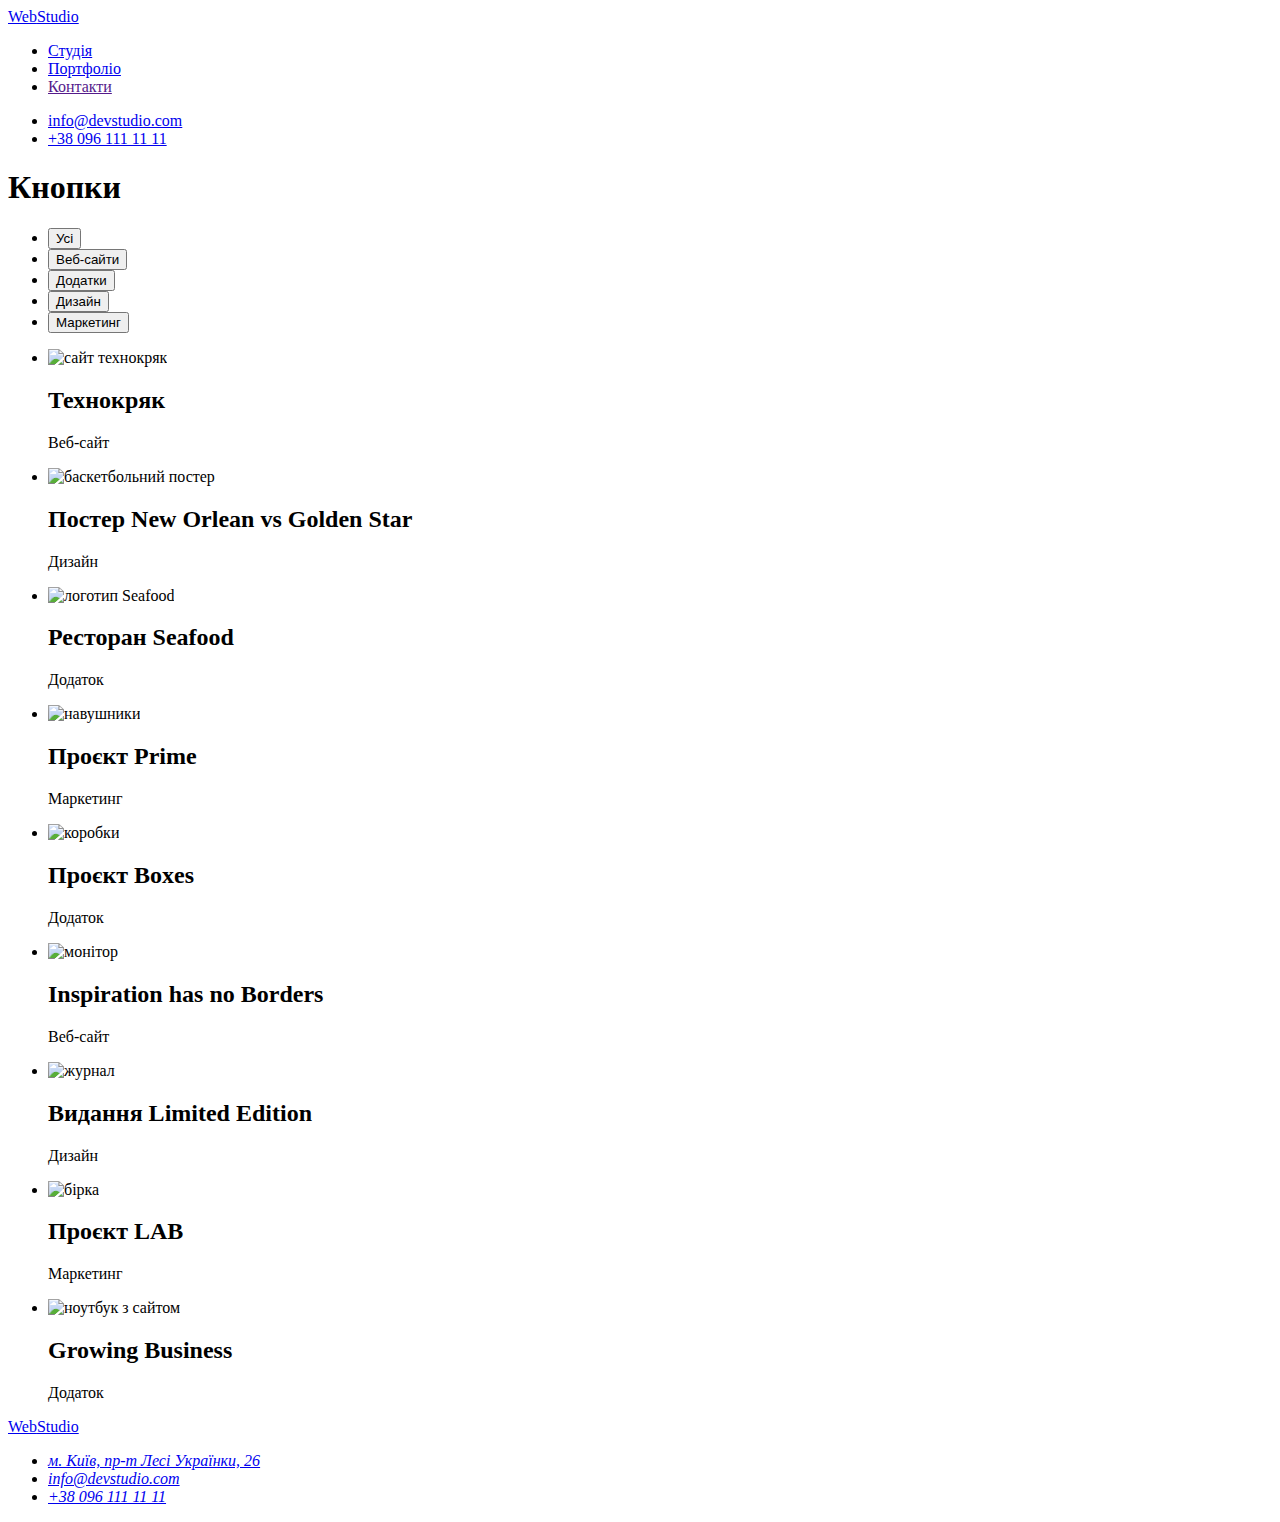
==== portfolio.html @ 393bf313 "Add files via upload" ====
<!DOCTYPE html>
<html lang="uk">
<head>
    <meta charset="UTF-8">
    <meta http-equiv="X-UA-Compatible" content="IE=edge">
    <meta name="viewport" content="width=device-width, initial-scale=1.0">
    <title>Document</title>
    <link rel="stylesheet" href="./css/style.css">
    <link rel="preconnect" href="https://fonts.googleapis.com">
    <link rel="preconnect" href="https://fonts.gstatic.com" crossorigin>
    <link href="https://fonts.googleapis.com/css2?family=Raleway:wght@700&family=Roboto:wght@400;500;700;900&display=swap" 
    rel="stylesheet">
</head>
<body>
    <header>
        <nav>
          <a class="logo-link" href="/index.html">Web<span class="accent-header">Studio</span></a>
          <ul class="list">
            <li><a href="./index.html" class="nav-link">Студія</a></li>
            <li><a href="./portfolio.html" class="accent">Портфоліо</a></li>
            <li><a href="" class="nav-link">Контакти</a></li>
          </ul>
        </nav>
        <ul class="list">
          <li><a href="mailto:info@devstudio.com" class="contacts-link" >info@devstudio.com</a></li>
          <li><a href="tel:+380961111111" class="contacts-link">+38 096 111 11 11</a></li>
        </ul>
      </header>
        <main>
        <!--button-->
        <section> 
          <h1 class="visually-hidden">Кнопки</h1>
          <ul class="list">
           <li><button type="button" class="buttons">Усі</button></li>
           <li><button type="button" class="buttons">Веб-сайти</button></li>
           <li><button type="button" class="buttons">Додатки</button></li>
           <li><button type="button" class="buttons">Дизайн</button></li>
           <li><button type="button" class="buttons">Маркетинг</button></li>
        </ul>

      <!--images-->
        <ul class="list">
          <li>
         <img src="./images/tehno.jpg"
         alt="сайт технокряк"
         width="370"/>
            <h2 class="portfolio-title">Технокряк</h2>
            <p class="portfolio-paragraf"> Веб-сайт</p></li>
          <li>
          <img src="./images/poster.jpg"
          alt="баскетбольний постер"
          width="370"/>
            <h2 class="portfolio-title">Постер New Orlean vs Golden Star</h2>
            <p class="portfolio-paragraf">Дизайн</p></li>
          <li>
          <img src="./images/seafood.jpg"
          alt="логотип Seafood "
          width="370"/>
            <h2 class="portfolio-title">Ресторан Seafood</h2>
            <p class="portfolio-paragraf">Додаток</p>
          </li>
          <li>
          <img src="./images/earphones.jpg"
          alt="навушники"
          width="370">
            <h2 class="portfolio-title">Проєкт Prime</h2>
            <p class="portfolio-paragraf">Маркетинг</p></li>
          <li>
          <img src="./images/box.jpg"
          alt="коробки"
          width="370"/>
            <h2 class="portfolio-title">Проєкт Boxes</h2>
            <p class="portfolio-paragraf">Додаток</p></li>
          <li>
          <img src="./images/airmac.jpg"
          alt="монітор"
          width="370"/>
            <h2 class="portfolio-title">Inspiration has no Borders</h2>
            <p class="portfolio-paragraf">Веб-сайт</p></li>
          <li>
          <img src="./images/magazine.jpg"
          alt="журнал"
          width="370"/>
            <h2 class="portfolio-title">Видання Limited Edition</h2>
            <p class="portfolio-paragraf">Дизайн</p></li>
          <li>
          <img src="./images/LAB.jpg"
          alt="бірка"
          width="370"/>
            <h2 class="portfolio-title">Проєкт LAB</h2>
            <p class="portfolio-paragraf">Маркетинг</p></li>
          <li>
          <img src="./images/grow.jpg"
          alt="ноутбук з сайтом "
          width="370"/>
            <h2 class="portfolio-title">Growing Business</h2>
            <p class="portfolio-paragraf">Додаток</p></li>
        </ul>
      </section>
    </main>
      <footer class="footer">
        <a class="logo-link" href="/index.html">Web<span class="accent-footer">Studio</span></a>
        <address>
        <ul class="list">
          <li>
            <a
              href="https://goo.gl/maps/cBfPUUdTkWm3vrpWA"
              target="_blank"
              rel="noopener norefeferrer"
              class="contacts-link-address"
              >м. Київ, пр-т Лесі Українки, 26</a
            >
          </li>

          <li><a href="mailto:info@devstudio.com" class="contacts-link-footer">info@devstudio.com</a></li>
          <li><a href="tel:+380961111111" class="contacts-link-footer">+38 096 111 11 11</a></li>
        </ul>
      </address>
    </footer>
</body>
</html>
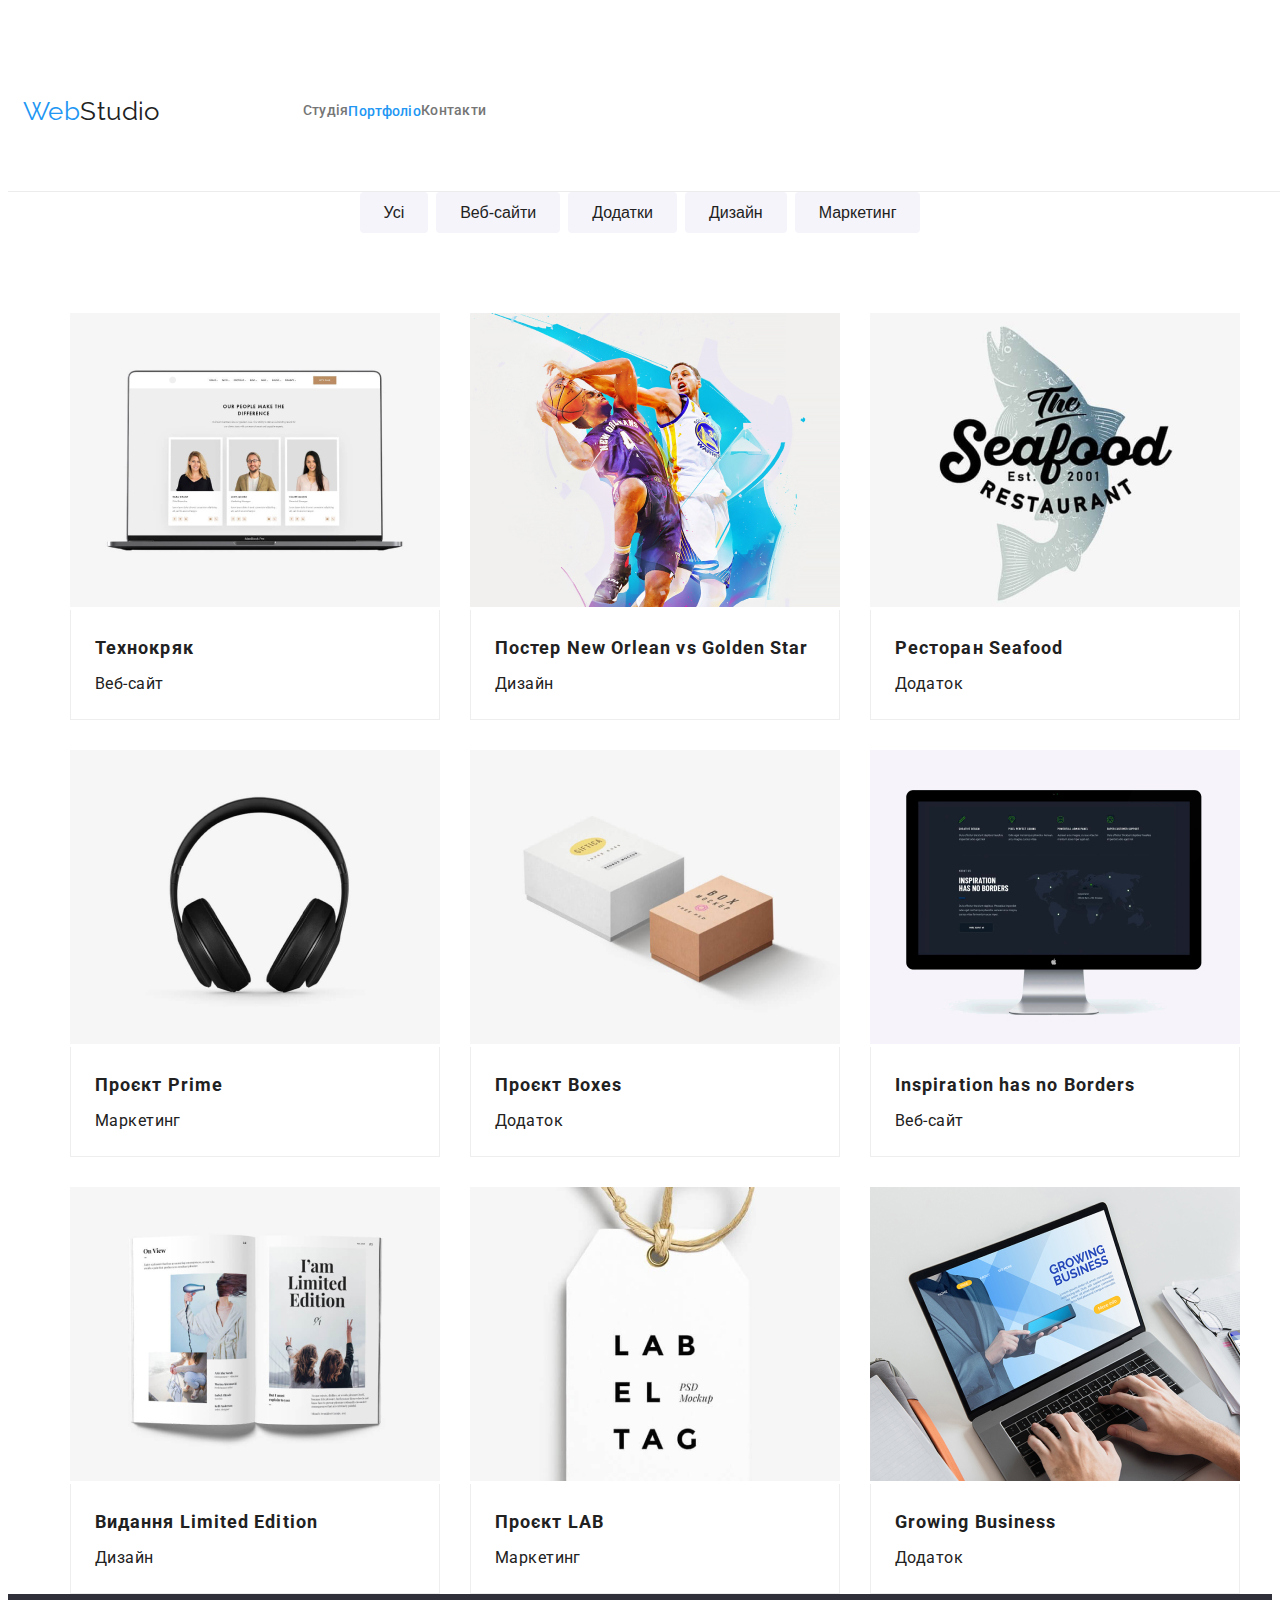
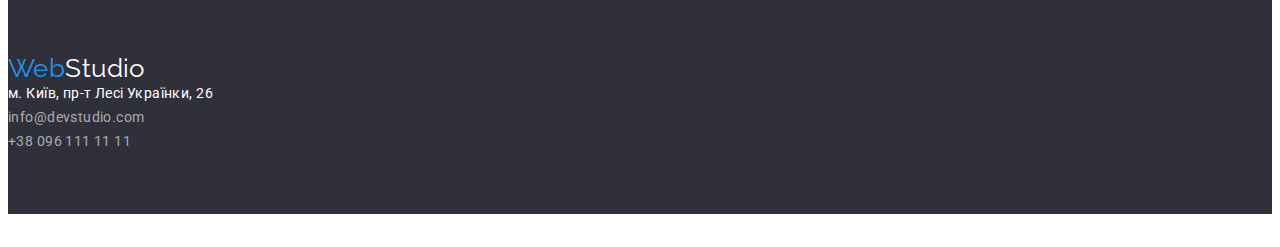
==== commit b0c723a2: "flex" ====
--- a/portfolio.html
+++ b/portfolio.html
@@ -12,94 +12,115 @@
     rel="stylesheet">
 </head>
 <body>
-    <header>
-        <nav>
-          <a class="logo-link" href="/index.html">Web<span class="accent-header">Studio</span></a>
-          <ul class="list">
-            <li><a href="./index.html" class="nav-link">Студія</a></li>
-            <li><a href="./portfolio.html" class="accent">Портфоліо</a></li>
-            <li><a href="" class="nav-link">Контакти</a></li>
+  <body>
+    <header class="header" >
+      <div class="container">
+        <nav class="nav-navigation-header">
+          <a class="logo-link-header" href="index.html">Web<span class="accent-header">Studio</span></a>
+          <ul class="list-item">
+            <li class="nav-link"><a href="./index.html" class="nav-link" >Студія</a></li>
+            <li class="nav-link"><a href="./portfolio.html"  class="accent"class="nav-link">Портфоліо</a></li>
+            <li class="nav-link"><a href=""class="nav-link">Контакти</a></li>
           </ul>
         </nav>
-        <ul class="list">
-          <li><a href="mailto:info@devstudio.com" class="contacts-link" >info@devstudio.com</a></li>
-          <li><a href="tel:+380961111111" class="contacts-link">+38 096 111 11 11</a></li>
+        <div class="container-contacts"> 
+        <ul class="list-contact">
+          <li class="contacts-link"><a href="mailto:info@devstudio.com" class="contacts-link">info@devstudio.com</a></li>
+         <li class="contacts-link"><a href="tel:+380961111111"class="contacts-link" >+38 096 111 11 11</a></li>
         </ul>
-      </header>
+      </div>
+      </div>
         <main>
         <!--button-->
         <section> 
           <h1 class="visually-hidden">Кнопки</h1>
-          <ul class="list">
-           <li><button type="button" class="buttons">Усі</button></li>
-           <li><button type="button" class="buttons">Веб-сайти</button></li>
-           <li><button type="button" class="buttons">Додатки</button></li>
-           <li><button type="button" class="buttons">Дизайн</button></li>
-           <li><button type="button" class="buttons">Маркетинг</button></li>
+          <ul class="list-btn">
+           <li class="filter-item"><button type="button" class="buttons">Усі</button></li>
+           <li class="filter-item"><button type="button" class="buttons">Веб-сайти</button></li>
+           <li class="filter-item"><button type="button" class="buttons">Додатки</button></li>
+           <li class="filter-item"><button type="button" class="buttons">Дизайн</button></li>
+           <li class="filter-item"><button type="button" class="buttons">Маркетинг</button></li>
         </ul>
 
       <!--images-->
-        <ul class="list">
-          <li>
-         <img src="./images/tehno.jpg"
+        <ul class="portfolio-list">
+          <li class="portfolio-item">
+         <img src="./imagens/tehno.jpg"
          alt="сайт технокряк"
          width="370"/>
+         <div class="images-content">
             <h2 class="portfolio-title">Технокряк</h2>
-            <p class="portfolio-paragraf"> Веб-сайт</p></li>
-          <li>
-          <img src="./images/poster.jpg"
+            <p class="portfolio-paragraf"> Веб-сайт</p>
+          </div></li>
+          <li class="portfolio-item">
+          <img src="./imagens/poster.jpg"
           alt="баскетбольний постер"
           width="370"/>
+          <div class="images-content">
             <h2 class="portfolio-title">Постер New Orlean vs Golden Star</h2>
-            <p class="portfolio-paragraf">Дизайн</p></li>
-          <li>
-          <img src="./images/seafood.jpg"
+            <p class="portfolio-paragraf">Дизайн</p>
+          </div></li>
+          <li class="portfolio-item">
+          <img src="./imagens/seafood.jpg"
           alt="логотип Seafood "
           width="370"/>
+          <div class="images-content">
             <h2 class="portfolio-title">Ресторан Seafood</h2>
             <p class="portfolio-paragraf">Додаток</p>
-          </li>
-          <li>
-          <img src="./images/earphones.jpg"
+          </div></li>
+          <li class="portfolio-item">
+          <img src="./imagens/earphones.jpg"
           alt="навушники"
           width="370">
+          <div class="images-content">
             <h2 class="portfolio-title">Проєкт Prime</h2>
-            <p class="portfolio-paragraf">Маркетинг</p></li>
-          <li>
-          <img src="./images/box.jpg"
+            <p class="portfolio-paragraf">Маркетинг</p>
+          </div></li>
+          <li class="portfolio-item">
+          <img src="./imagens/box.jpg"
           alt="коробки"
           width="370"/>
+          <div class="images-content">
             <h2 class="portfolio-title">Проєкт Boxes</h2>
-            <p class="portfolio-paragraf">Додаток</p></li>
-          <li>
-          <img src="./images/airmac.jpg"
+            <p class="portfolio-paragraf">Додаток</p>
+          </div></li>
+          <li class="portfolio-item">
+          <img src="./imagens/airmac.jpg"
           alt="монітор"
           width="370"/>
+          <div class="images-content">
             <h2 class="portfolio-title">Inspiration has no Borders</h2>
-            <p class="portfolio-paragraf">Веб-сайт</p></li>
-          <li>
-          <img src="./images/magazine.jpg"
+            <p class="portfolio-paragraf">Веб-сайт</p>
+          </div></li>
+          <li class="portfolio-item">
+          <img src="./imagens/magazine.jpg"
           alt="журнал"
           width="370"/>
+          <div class="images-content">
             <h2 class="portfolio-title">Видання Limited Edition</h2>
-            <p class="portfolio-paragraf">Дизайн</p></li>
-          <li>
-          <img src="./images/LAB.jpg"
+            <p class="portfolio-paragraf">Дизайн</p>
+          </div></li>
+          <li class="portfolio-item">
+          <img src="./imagens/LAB.jpg"
           alt="бірка"
           width="370"/>
+          <div class="images-content">
             <h2 class="portfolio-title">Проєкт LAB</h2>
-            <p class="portfolio-paragraf">Маркетинг</p></li>
-          <li>
-          <img src="./images/grow.jpg"
+            <p class="portfolio-paragraf">Маркетинг</p>
+          </div></li>
+          <li class="portfolio-item">
+          <img src="./imagens/grow.jpg"
           alt="ноутбук з сайтом "
           width="370"/>
+          <div class="images-content">
             <h2 class="portfolio-title">Growing Business</h2>
-            <p class="portfolio-paragraf">Додаток</p></li>
+            <p class="portfolio-paragraf">Додаток</p>
+          </div></li>
         </ul>
       </section>
     </main>
       <footer class="footer">
-        <a class="logo-link" href="/index.html">Web<span class="accent-footer">Studio</span></a>
+        <a class="logo-link-footer" href="./index.html">Web<span class="accent-footer">Studio</span></a>
         <address>
         <ul class="list">
           <li>
--- a/css/style.css
+++ b/css/style.css
@@ -0,0 +1,312 @@
+
+:root{
+   --primary-text-color:#757575;
+   --title-text-color:#212121;
+   --accent-color:#2196F3;
+   --primary-backgroungd-color:#FFFFFF;
+   --background-color:#2F303A;
+   --team-backgroung-color:#F5F4FA;
+   --gap:30px;
+}
+p,h1,h2,h3,h4,h5,h6 {
+margin: 0;
+list-style-type: none;
+}
+ul,ol{
+  list-style-type: none;
+  margin: 0;
+  padding-left: 0;
+}
+.header >.container{
+  display: flex;
+  align-items: center;
+  border-bottom: 1px solid #ececec;
+}
+.container{
+  width: 1600px;
+ padding-left: 15px;
+ padding-right: 15px;
+ margin:0 auto;
+}
+.list-contact{
+  flex-direction:row-reverse;
+}
+.list{
+   list-style-type: none;
+   display: inline;
+}
+.visually-hidden{
+   position: fixed;
+   transform: scale(0);
+}
+body{
+font-family:"Roboto";
+font-size: 14px;
+letter-spacing: 0.03em;
+list-style-type:none;
+text-decoration: none;
+color:var(--title-text-color);
+background-color: var(--primary-backgroungd-color);
+}
+.accent{
+   color:var(--accent-color);
+ text-decoration: none;
+ font-weight: 500;
+ line-height: 16px;
+}
+/*-------------------header----------------*/
+header{
+  padding-top: 24px;
+  padding-bottom: 25px;
+}
+.list-item{
+  display: flex;
+}
+.logo-link-header{
+  margin-right: 93px;
+  padding-top: 24px;
+  padding-bottom: 25px;
+
+   font-family: 'Raleway';
+   font-size: 26px;
+   line-height: 1.1;
+   color:var(--accent-color);
+   text-decoration:none;
+   color: var(--accent-color);
+}
+.nav-navigation-header{
+  display: flex;
+  align-items: center;
+  gap: 50px;
+}
+.container-contacts{
+  display:flex;
+  align-items: center;
+  margin-left: auto;
+}
+.nav-link,.contacts-link{
+  padding-top: 32px;
+  padding-bottom: 32px;
+
+  text-decoration: none;
+   font-weight: 500;
+   line-height: 1.1;
+   letter-spacing: 0.02em;
+     color:var(--title-text-color);
+
+  text-decoration: none;
+  font-weight: 500;
+  line-height: 1.1;
+  letter-spacing: 0.02em;
+  color:var(--primary-text-color);
+}
+.accent-header{
+   color: var(--title-text-color);}
+.nav-link:hover{
+    color:var(--accent-color)
+}
+.contacts-link:hover{
+color:var(--accent-color)
+}
+/*------------------ hero---------------------*/
+ .hero{
+    background-color:var(--background-color);
+    padding: 200px 0; }
+    
+ .hero-title{
+  text-align: center;
+ margin: 0 auto;
+ margin-bottom: 30px;
+ max-width: 696px;
+  
+   font-weight: 900;
+   font-size: 44px;
+   line-height:1.3;
+   letter-spacing: 0.06em;
+   text-transform: uppercase;
+   color:var(--primary-backgroungd-color);
+ }
+ .button-hero{
+   margin: 0 auto;
+   border-radius: 4px;
+   border: none;
+   min-width: 216px;
+   height: 50px;
+
+   cursor: pointer;
+
+   font-size: 16px;
+   font-weight: 900;
+   line-height:1.8;
+   letter-spacing: 0.06em;
+   color:var(--primary-backgroungd-color);
+   background-color:var(--accent-color);
+    }
+    /*--------------main content----------------*/
+ .advantages-title{
+margin-bottom: 10px;
+font-size: 14px;
+line-height: 1.1;
+text-transform: uppercase;
+ }
+ .advantages-list,.team-list{
+display: flex;
+gap: 30px;
+ }
+ .advantages-description{
+line-height: 1.7;
+color:var(--parimary-text-color);
+max-width: 270px;
+ }
+ .section-title{
+font-size: 36px;
+line-height:1.16;
+text-align: center;
+margin-bottom: 50px;
+ }
+ /*--------------pictures------------------*/
+ .pictures-section{
+padding-top: 0;
+ }
+ .pictures-list{
+display: flex;
+gap: 30px;
+ }
+ /*----------------team------------------*/
+ .team{
+   background-color: var(--team-backgroung-color);
+ }
+ .name-title{
+font-weight: 500;
+font-size: 16px;
+line-height: 1.1;
+text-align: center;
+margin-bottom: 10px;
+ }
+ .description-work{
+font-size: 16px;
+line-height: 1.1;
+text-align: center;
+color:var(--parimary-text-color);
+ }
+ .taem-item{
+  background-color: #FFFFFF;
+
+  box-shadow: 
+   0px 1px 3px rgba(0, 0, 0, 0.12),
+   0px 1px 1px rgba(0, 0, 0, 0.14), 
+   0px 2px 1px rgba(0, 0, 0, 0.2);
+   border-radius: 0px 0px 4px 4px;
+ }
+ /*----------------footer content-------------*/
+ .logo-link-footer{
+  font-family: 'Raleway';
+  font-size: 26px;
+  line-height: 1.1;
+  color:var(--accent-color);
+  text-decoration:none;
+  color: var(--accent-color);
+  margin-bottom: 20px;
+}
+ .accent-footer{
+   color: rgba(255, 255, 255, 1);}
+.contacts-link-footer{
+  font-style: normal;
+ text-decoration: none;
+line-height:1.7;
+color: rgba(255, 255, 255, 0.6);
+   }
+   .contacts-link-address{
+   font-style:normal;
+   text-decoration: none;
+   line-height:1.7;
+   color: var(--primary-backgroungd-color);
+   padding-bottom: 9px;
+   }
+   .footer{
+      background-color:var(--background-color);
+      padding: 60px 0;
+   }
+   .footer-address{
+    margin-top: 20px;
+   }
+   .foter-item:not(:nth-last-child){
+     margin-bottom: 9px;
+   }
+   .button-hero{
+    background-color:var(--accent-color);
+    color:var(--primary-backgroungd-color);
+   }
+   /*------------------portfolio---------------*/
+   /*button*/
+  .list-btn{
+    display: flex;
+    justify-content: center;
+    margin: 0;
+    margin-bottom: 50px;
+    gap: 8px;
+
+  }
+   .buttons{
+display: block;
+text-align: center;
+padding: 6px 22px;
+border-radius: 4px;
+border-color: transparent;
+
+   cursor: pointer;
+   font-weight: 500;
+   font-size: 16px;
+   line-height: 1.6;
+   text-align: center;
+   color:var(--title-text-color);
+   background: #F5F4FA;
+   border-radius: 4px;
+  }
+  .button{
+   background: var(--primary-backgroungd-color);
+  }
+  .buttons:hover{
+font-weight: 500;
+font-size: 16px;
+line-height: 1.6;
+text-align: center;
+color:var(--primary-backgroungd-color);
+background:var(--accent-color);
+box-shadow: 0px 3px 1px rgba(0, 0, 0, 0.1),
+0px 1px 2px rgba(0, 0, 0, 0.08), 
+0px 2px 2px rgba(0, 0, 0, 0.12);
+border-radius: 4px;
+  }
+  .portfolio-list{
+    display: flex;
+    flex-wrap: wrap;
+    justify-content: center;
+    margin-top:calk(-1* var(--gap));
+    margin-left:calk(-1* var(--gap)); 
+  }
+
+  .portfolio-title{
+margin-bottom:4px ;
+
+font-size: 18px;
+line-height:2;
+letter-spacing: 0.06em;
+color:var(--title-text-color);
+  }
+  .portfolio-item{
+    margin-top: var(--gap);
+    margin-left: var(--gap);
+    flex-basis: calc(100% / 3- var(--gap));
+  }
+  .portfolio-paragraf{
+font-size: 16px;
+line-height: 1.8;
+color:var(--parimary-text-color);
+  }
+.images-content{
+  padding: 20px 24px ;
+  border-left: 1px solid #eeeeee;
+  border-bottom: 1px solid #eeeeee ;
+  border-right: 1px solid #eeeeee ;
+}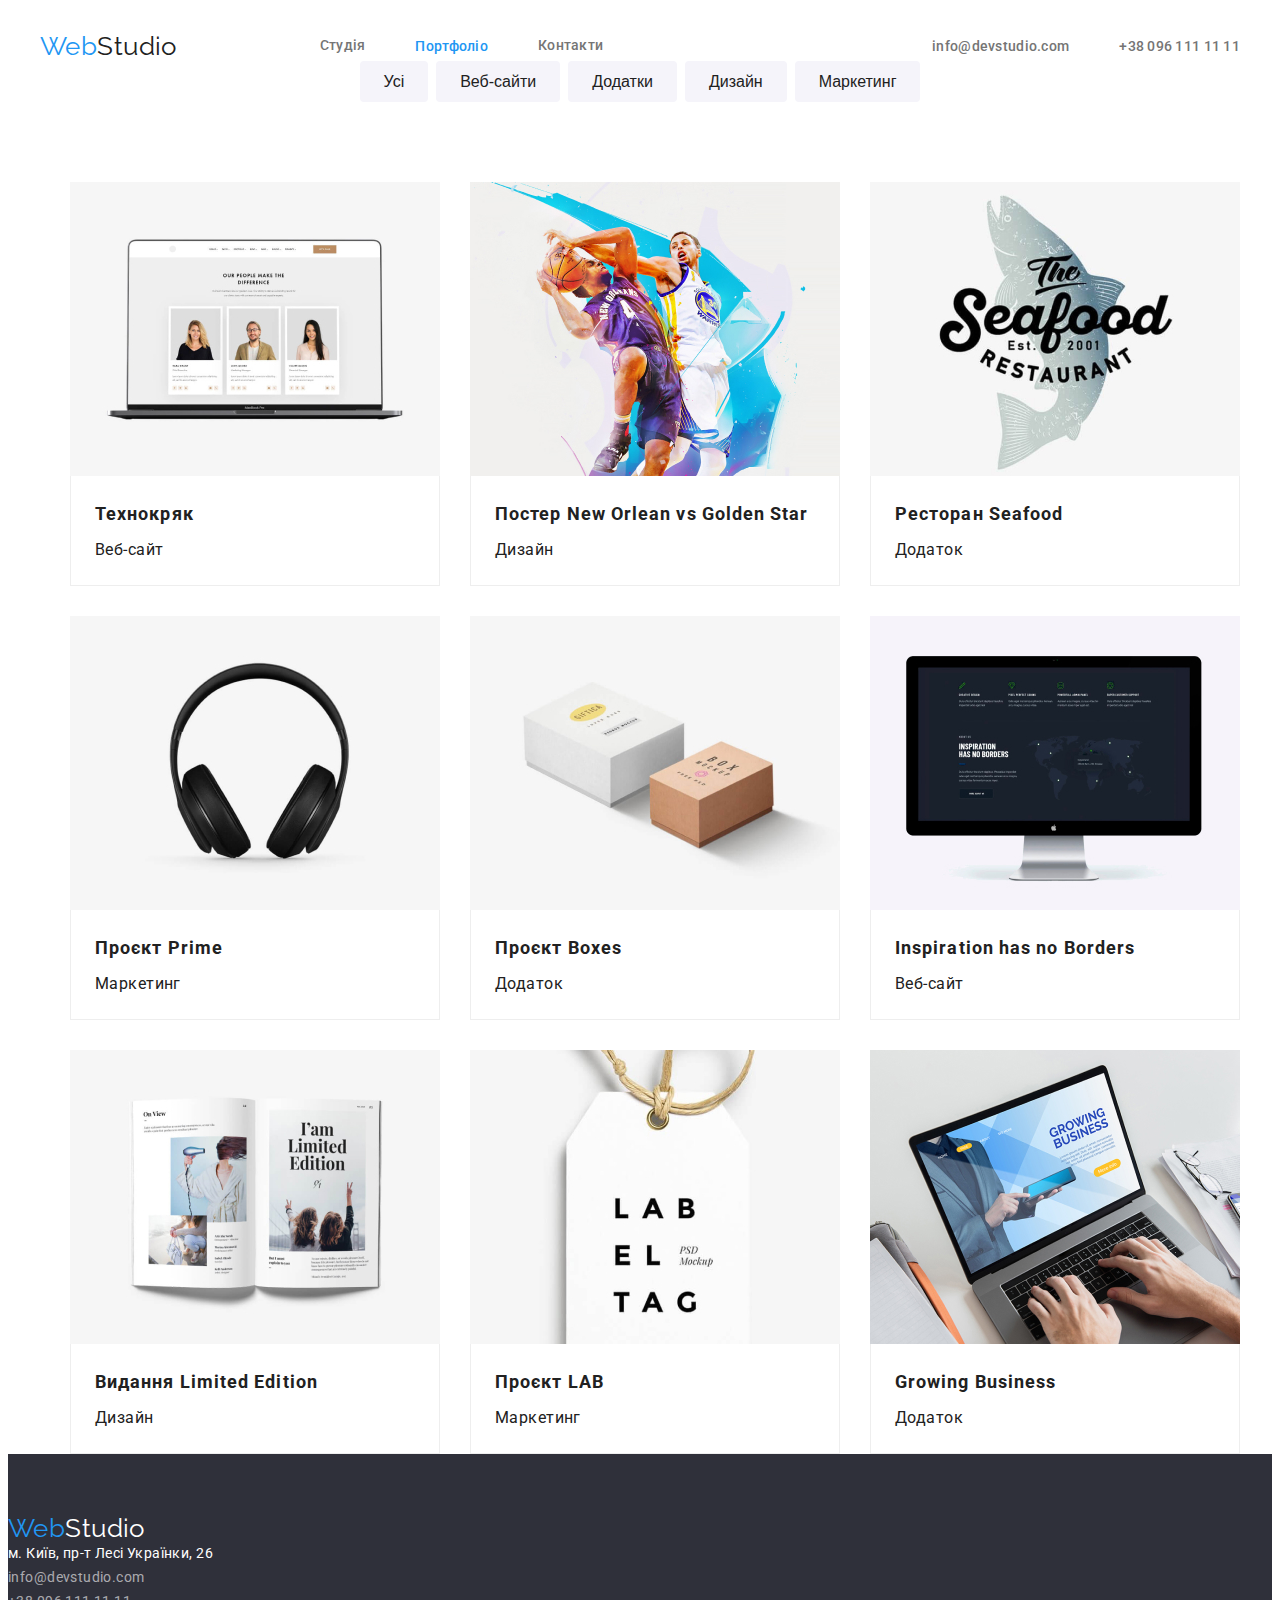
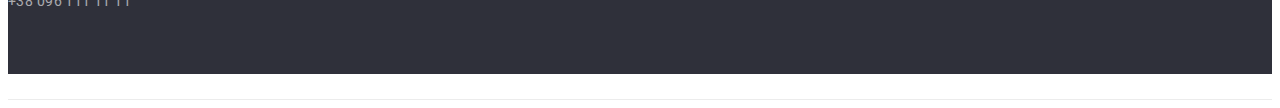
==== commit b05106de: "flexbox" ====
--- a/portfolio.html
+++ b/portfolio.html
@@ -11,7 +11,6 @@
     <link href="https://fonts.googleapis.com/css2?family=Raleway:wght@700&family=Roboto:wght@400;500;700;900&display=swap" 
     rel="stylesheet">
 </head>
-<body>
   <body>
     <header class="header" >
       <div class="container">
@@ -119,7 +118,9 @@
         </ul>
       </section>
     </main>
+   
       <footer class="footer">
+        <div class="container-footer"> 
         <a class="logo-link-footer" href="./index.html">Web<span class="accent-footer">Studio</span></a>
         <address>
         <ul class="list">
@@ -137,6 +138,7 @@
           <li><a href="tel:+380961111111" class="contacts-link-footer">+38 096 111 11 11</a></li>
         </ul>
       </address>
+    </div>
     </footer>
 </body>
 </html>--- a/css/style.css
+++ b/css/style.css
@@ -8,28 +8,46 @@
    --team-backgroung-color:#F5F4FA;
    --gap:30px;
 }
-p,h1,h2,h3,h4,h5,h6 {
+/*------------------reset---------------*/
+.visually-hidden {
+  position: absolute;
+  white-space: nowrap;
+  width: 1px;
+  height: 1px;
+  overflow: hidden;
+  border: 0;
+  padding: 0;
+  clip: rect(0 0 0 0);
+  clip-path: inset(50%);
+  margin: -1px;
+} 
+.section { 
+  padding: 94px 0;
+}
+img {
+  display: block;
+  max-width: 100%;
+  height: auto;
+}
+p,h1,h2,h3,h4,h5,h6,ul,ol {
 margin: 0;
+padding-left:0 ;
 list-style-type: none;
-}
-ul,ol{
-  list-style-type: none;
-  margin: 0;
-  padding-left: 0;
 }
 .header >.container{
   display: flex;
   align-items: center;
-  border-bottom: 1px solid #ececec;
-}
-.container{
-  width: 1600px;
- padding-left: 15px;
- padding-right: 15px;
- margin:0 auto;
+  
+}
+.container {
+  width: 1200px;
+  padding: 0 15px;
+  margin: 0 auto;
 }
 .list-contact{
-  flex-direction:row-reverse;
+  display: flex;
+  align-items: center;
+  gap: 50px;
 }
 .list{
    list-style-type: none;
@@ -58,14 +76,14 @@
 header{
   padding-top: 24px;
   padding-bottom: 25px;
+  border-bottom: 1px solid #ececec;
 }
 .list-item{
   display: flex;
+  gap: 50px;
 }
 .logo-link-header{
   margin-right: 93px;
-  padding-top: 24px;
-  padding-bottom: 25px;
 
    font-family: 'Raleway';
    font-size: 26px;
@@ -80,24 +98,17 @@
   gap: 50px;
 }
 .container-contacts{
-  display:flex;
-  align-items: center;
+ 
   margin-left: auto;
+
 }
 .nav-link,.contacts-link{
-  padding-top: 32px;
-  padding-bottom: 32px;
 
   text-decoration: none;
    font-weight: 500;
    line-height: 1.1;
    letter-spacing: 0.02em;
      color:var(--title-text-color);
-
-  text-decoration: none;
-  font-weight: 500;
-  line-height: 1.1;
-  letter-spacing: 0.02em;
   color:var(--primary-text-color);
 }
 .accent-header{
@@ -111,7 +122,8 @@
 /*------------------ hero---------------------*/
  .hero{
     background-color:var(--background-color);
-    padding: 200px 0; }
+    padding: 200px 0;
+  text-align: center; }
     
  .hero-title{
   text-align: center;
@@ -142,7 +154,7 @@
    color:var(--primary-backgroungd-color);
    background-color:var(--accent-color);
     }
-    /*--------------main content----------------*/
+    /*--------------advantages----------------*/
  .advantages-title{
 margin-bottom: 10px;
 font-size: 14px;
@@ -177,6 +189,7 @@
    background-color: var(--team-backgroung-color);
  }
  .name-title{
+  margin-top: 30px;
 font-weight: 500;
 font-size: 16px;
 line-height: 1.1;
@@ -189,7 +202,8 @@
 text-align: center;
 color:var(--parimary-text-color);
  }
- .taem-item{
+ .taem-item{ 
+  padding-bottom: 30px;
   background-color: #FFFFFF;
 
   box-shadow: 
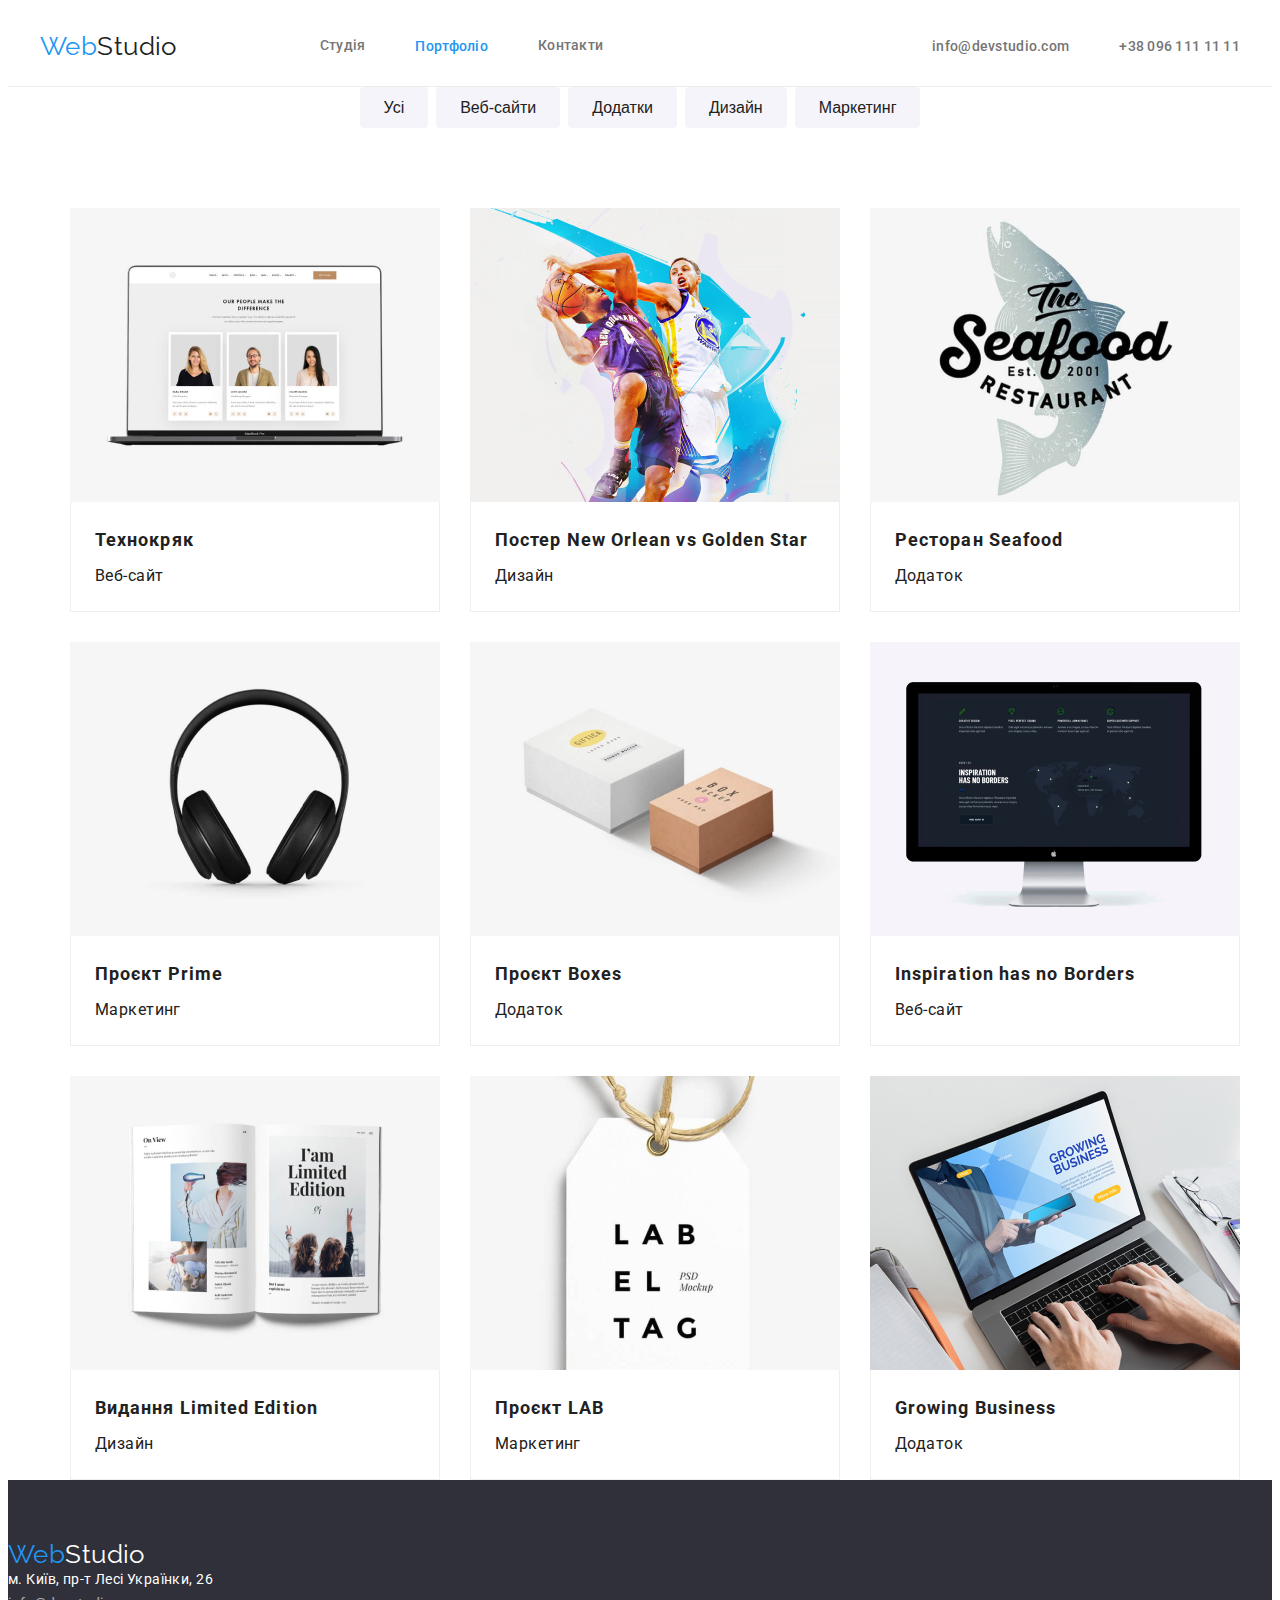
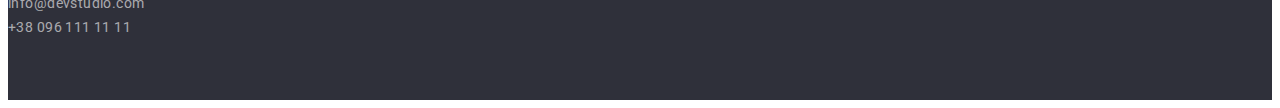
==== commit 81fb240e: "Update portfolio.html" ====
--- a/portfolio.html
+++ b/portfolio.html
@@ -29,6 +29,7 @@
         </ul>
       </div>
       </div>
+      </header>
         <main>
         <!--button-->
         <section> 
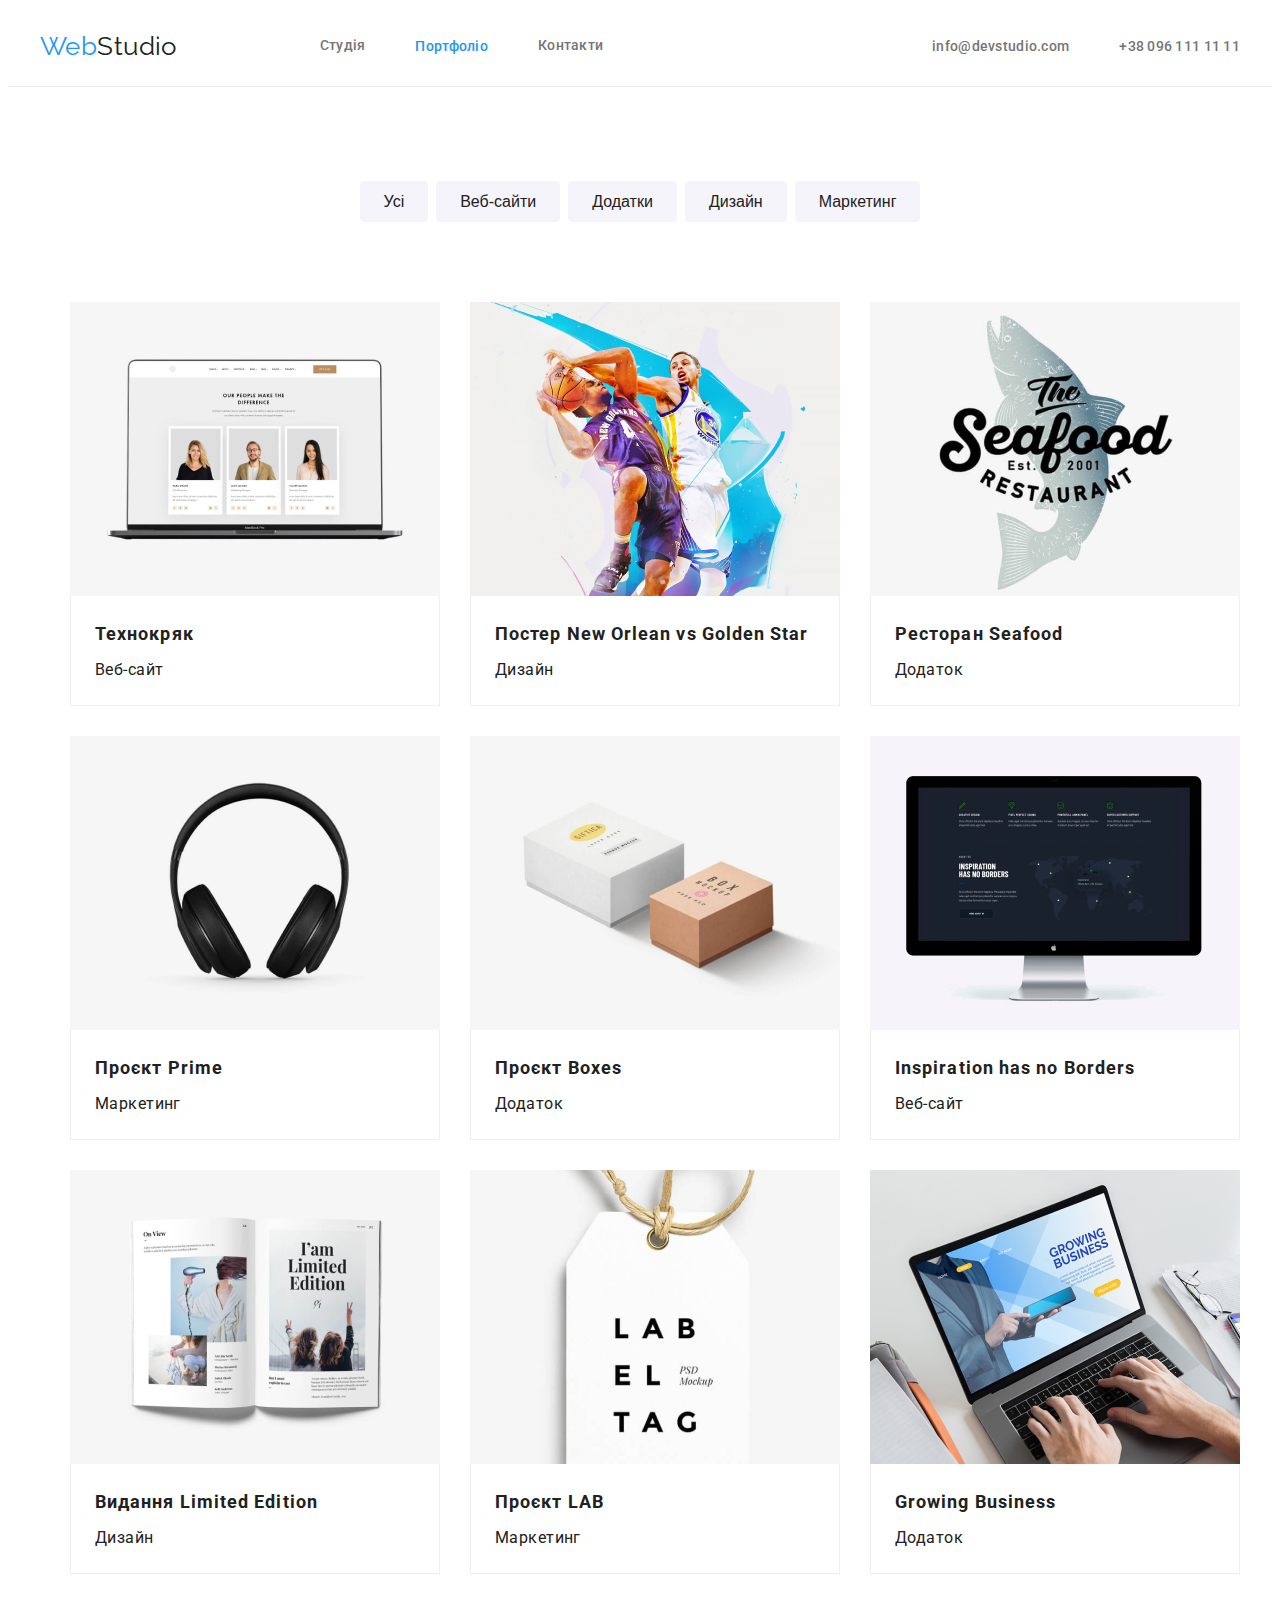
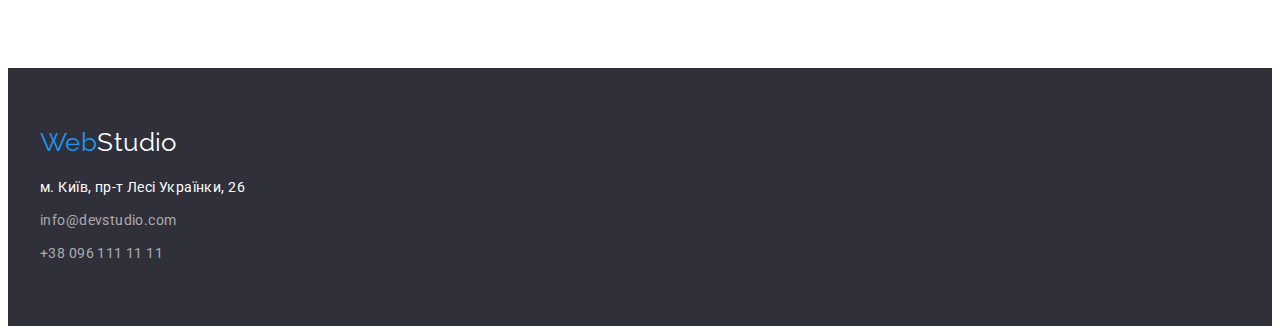
==== commit 669d4ba9: "flexbox" ====
--- a/portfolio.html
+++ b/portfolio.html
@@ -32,7 +32,8 @@
       </header>
         <main>
         <!--button-->
-        <section> 
+        <section class="section"> 
+          <div class="container">
           <h1 class="visually-hidden">Кнопки</h1>
           <ul class="list-btn">
            <li class="filter-item"><button type="button" class="buttons">Усі</button></li>
@@ -117,29 +118,31 @@
             <p class="portfolio-paragraf">Додаток</p>
           </div></li>
         </ul>
+      </div>
       </section>
     </main>
-   
-      <footer class="footer">
-        <div class="container-footer"> 
-        <a class="logo-link-footer" href="./index.html">Web<span class="accent-footer">Studio</span></a>
-        <address>
-        <ul class="list">
-          <li>
-            <a
-              href="https://goo.gl/maps/cBfPUUdTkWm3vrpWA"
-              target="_blank"
-              rel="noopener norefeferrer"
-              class="contacts-link-address"
-              >м. Київ, пр-т Лесі Українки, 26</a
-            >
-          </li>
+    <footer class="footer ">
+      <div class="container">
+    <a class="logo-link-footer" href="./index.html">Web<span class="accent-footer">Studio</span></a>
 
-          <li><a href="mailto:info@devstudio.com" class="contacts-link-footer">info@devstudio.com</a></li>
-          <li><a href="tel:+380961111111" class="contacts-link-footer">+38 096 111 11 11</a></li>
-        </ul>
-      </address>
-    </div>
-    </footer>
+    <address class="footer-address">
+      <ul class="list">
+        <li class="footer-item">
+          <a
+            href="https://goo.gl/maps/cBfPUUdTkWm3vrpWA"
+            target="_blank"
+            rel="noopener norefeferrer"
+            class="contacts-link-address"
+            >м. Київ, пр-т Лесі Українки, 26</a
+          >
+        </li>
+
+        <li class="footer-item"><a href="mailto:info@devstudio.com" class="contacts-link-footer">info@devstudio.com</a></li>
+        <li class="footer-item"><a href="tel:+380961111111" class="contacts-link-footer">+38 096 111 11 11</a></li>
+      </ul>
+    </address>
+  </div> 
+  </footer>
+      
 </body>
 </html>--- a/css/style.css
+++ b/css/style.css
@@ -37,7 +37,6 @@
 .header >.container{
   display: flex;
   align-items: center;
-  
 }
 .container {
   width: 1200px;
@@ -52,10 +51,6 @@
 .list{
    list-style-type: none;
    display: inline;
-}
-.visually-hidden{
-   position: fixed;
-   transform: scale(0);
 }
 body{
 font-family:"Roboto";
@@ -151,9 +146,20 @@
    font-weight: 900;
    line-height:1.8;
    letter-spacing: 0.06em;
-   color:var(--primary-backgroungd-color);
+   color:#FFFFFF;
    background-color:var(--accent-color);
     }
+.button:hover,
+.button-hero:focus,
+.button-hero:active { 
+  text-align: center; 
+  font-weight: 500; 
+font-size: 16px;
+ line-height: 1.62; 
+letter-spacing: 0.03em; 
+color: var(--active-btn-color); 
+background-color: var(--active-btn-background-color);
+}
     /*--------------advantages----------------*/
  .advantages-title{
 margin-bottom: 10px;
@@ -235,7 +241,7 @@
    text-decoration: none;
    line-height:1.7;
    color: var(--primary-backgroungd-color);
-   padding-bottom: 9px;
+  
    }
    .footer{
       background-color:var(--background-color);
@@ -244,13 +250,11 @@
    .footer-address{
     margin-top: 20px;
    }
-   .foter-item:not(:nth-last-child){
-     margin-bottom: 9px;
-   }
-   .button-hero{
-    background-color:var(--accent-color);
-    color:var(--primary-backgroungd-color);
-   }
+   .footer-item:not(:last-child) { 
+    margin-bottom: 9px;
+  }
+   
+   
    /*------------------portfolio---------------*/
    /*button*/
   .list-btn{
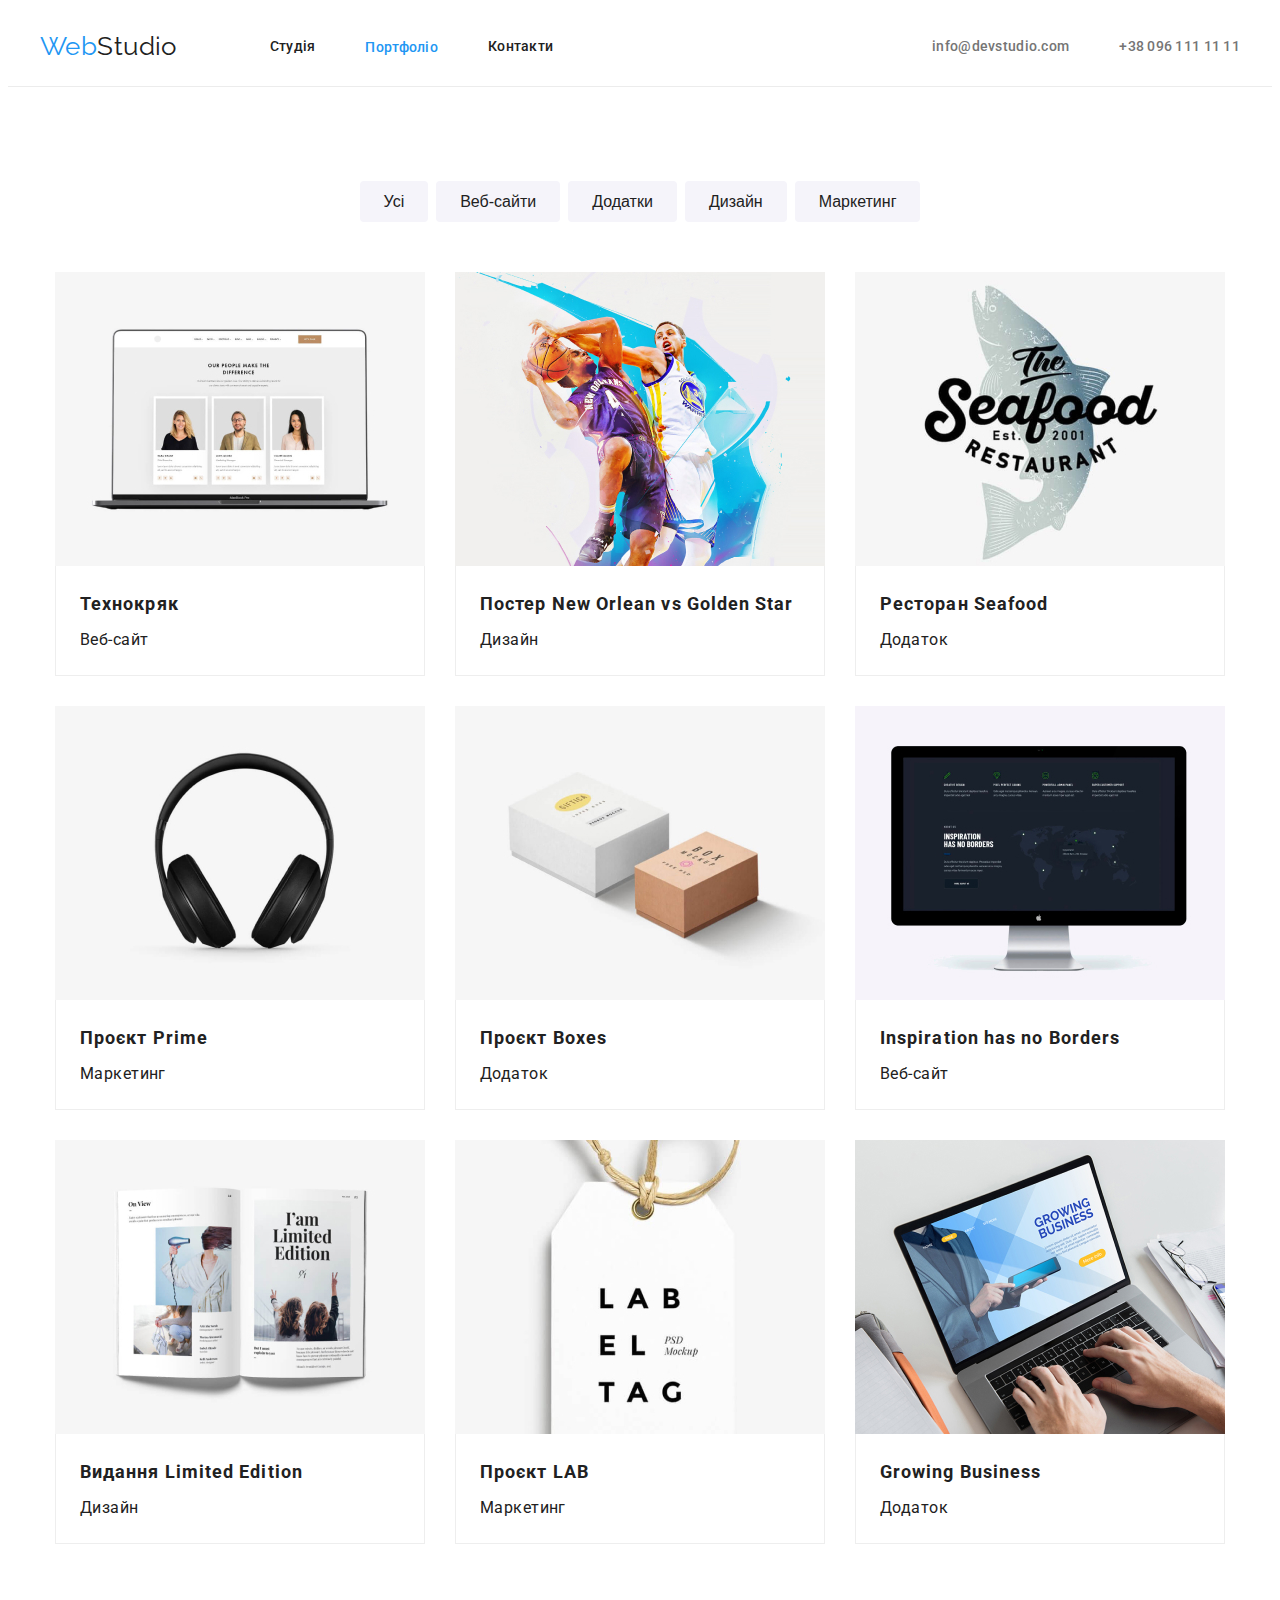
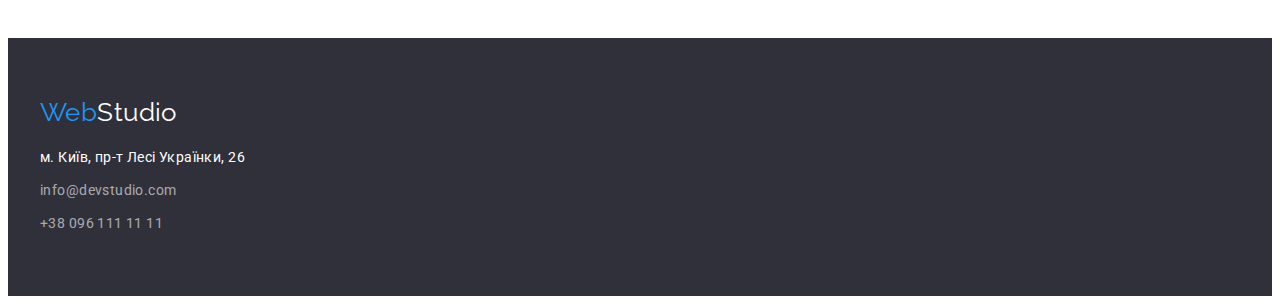
==== commit e01d36eb: "flexbox" ====
--- a/portfolio.html
+++ b/portfolio.html
@@ -5,11 +5,15 @@
     <meta http-equiv="X-UA-Compatible" content="IE=edge">
     <meta name="viewport" content="width=device-width, initial-scale=1.0">
     <title>Document</title>
-    <link rel="stylesheet" href="./css/style.css">
     <link rel="preconnect" href="https://fonts.googleapis.com">
     <link rel="preconnect" href="https://fonts.gstatic.com" crossorigin>
     <link href="https://fonts.googleapis.com/css2?family=Raleway:wght@700&family=Roboto:wght@400;500;700;900&display=swap" 
     rel="stylesheet">
+    <link rel="stylesheet" href="https://cdnjs.cloudflare.com/ajax/libs/modern-normalize/1.1.0/modern-normalize.min.css" 
+      integrity="sha512-wpPYUAdjBVSE4KJnH1VR1HeZfpl1ub8YT/NKx4PuQ5NmX2tKuGu6U/JRp5y+Y8XG2tV+wKQpNHVUX03MfMFn9Q==" 
+      crossorigin="anonymous" 
+      referrerpolicy="no-referrer"/>
+    <link rel="stylesheet" href="./css/style.css">
 </head>
   <body>
     <header class="header" >
--- a/css/style.css
+++ b/css/style.css
@@ -69,8 +69,7 @@
 }
 /*-------------------header----------------*/
 header{
-  padding-top: 24px;
-  padding-bottom: 25px;
+
   border-bottom: 1px solid #ececec;
 }
 .list-item{
@@ -79,33 +78,31 @@
 }
 .logo-link-header{
   margin-right: 93px;
-
+  padding-top: 24px;
+  padding-bottom: 25px;
    font-family: 'Raleway';
    font-size: 26px;
    line-height: 1.1;
-   color:var(--accent-color);
    text-decoration:none;
    color: var(--accent-color);
 }
 .nav-navigation-header{
   display: flex;
   align-items: center;
-  gap: 50px;
 }
 .container-contacts{
- 
   margin-left: auto;
-
 }
 .nav-link,.contacts-link{
-
   text-decoration: none;
    font-weight: 500;
    line-height: 1.1;
    letter-spacing: 0.02em;
      color:var(--title-text-color);
-  color:var(--primary-text-color);
-}
+ }
+  .contacts-link{
+  color: var(--primary-text-color);}
+
 .accent-header{
    color: var(--title-text-color);}
 .nav-link:hover{
@@ -161,6 +158,9 @@
 background-color: var(--active-btn-background-color);
 }
     /*--------------advantages----------------*/
+    .advantages-item{
+      width: 270px;
+    }
  .advantages-title{
 margin-bottom: 10px;
 font-size: 14px;
@@ -173,8 +173,8 @@
  }
  .advantages-description{
 line-height: 1.7;
-color:var(--parimary-text-color);
-max-width: 270px;
+color:var(--primary-text-color)
+
  }
  .section-title{
 font-size: 36px;
@@ -201,12 +201,13 @@
 line-height: 1.1;
 text-align: center;
 margin-bottom: 10px;
+color:var(--title-text-color);
  }
  .description-work{
 font-size: 16px;
 line-height: 1.1;
 text-align: center;
-color:var(--parimary-text-color);
+color:var(--primary-text-color);
  }
  .taem-item{ 
   padding-bottom: 30px;
@@ -300,8 +301,7 @@
     display: flex;
     flex-wrap: wrap;
     justify-content: center;
-    margin-top:calk(-1* var(--gap));
-    margin-left:calk(-1* var(--gap)); 
+    gap: 30px;
   }
 
   .portfolio-title{
@@ -313,8 +313,7 @@
 color:var(--title-text-color);
   }
   .portfolio-item{
-    margin-top: var(--gap);
-    margin-left: var(--gap);
+    gap: 30px;
     flex-basis: calc(100% / 3- var(--gap));
   }
   .portfolio-paragraf{
